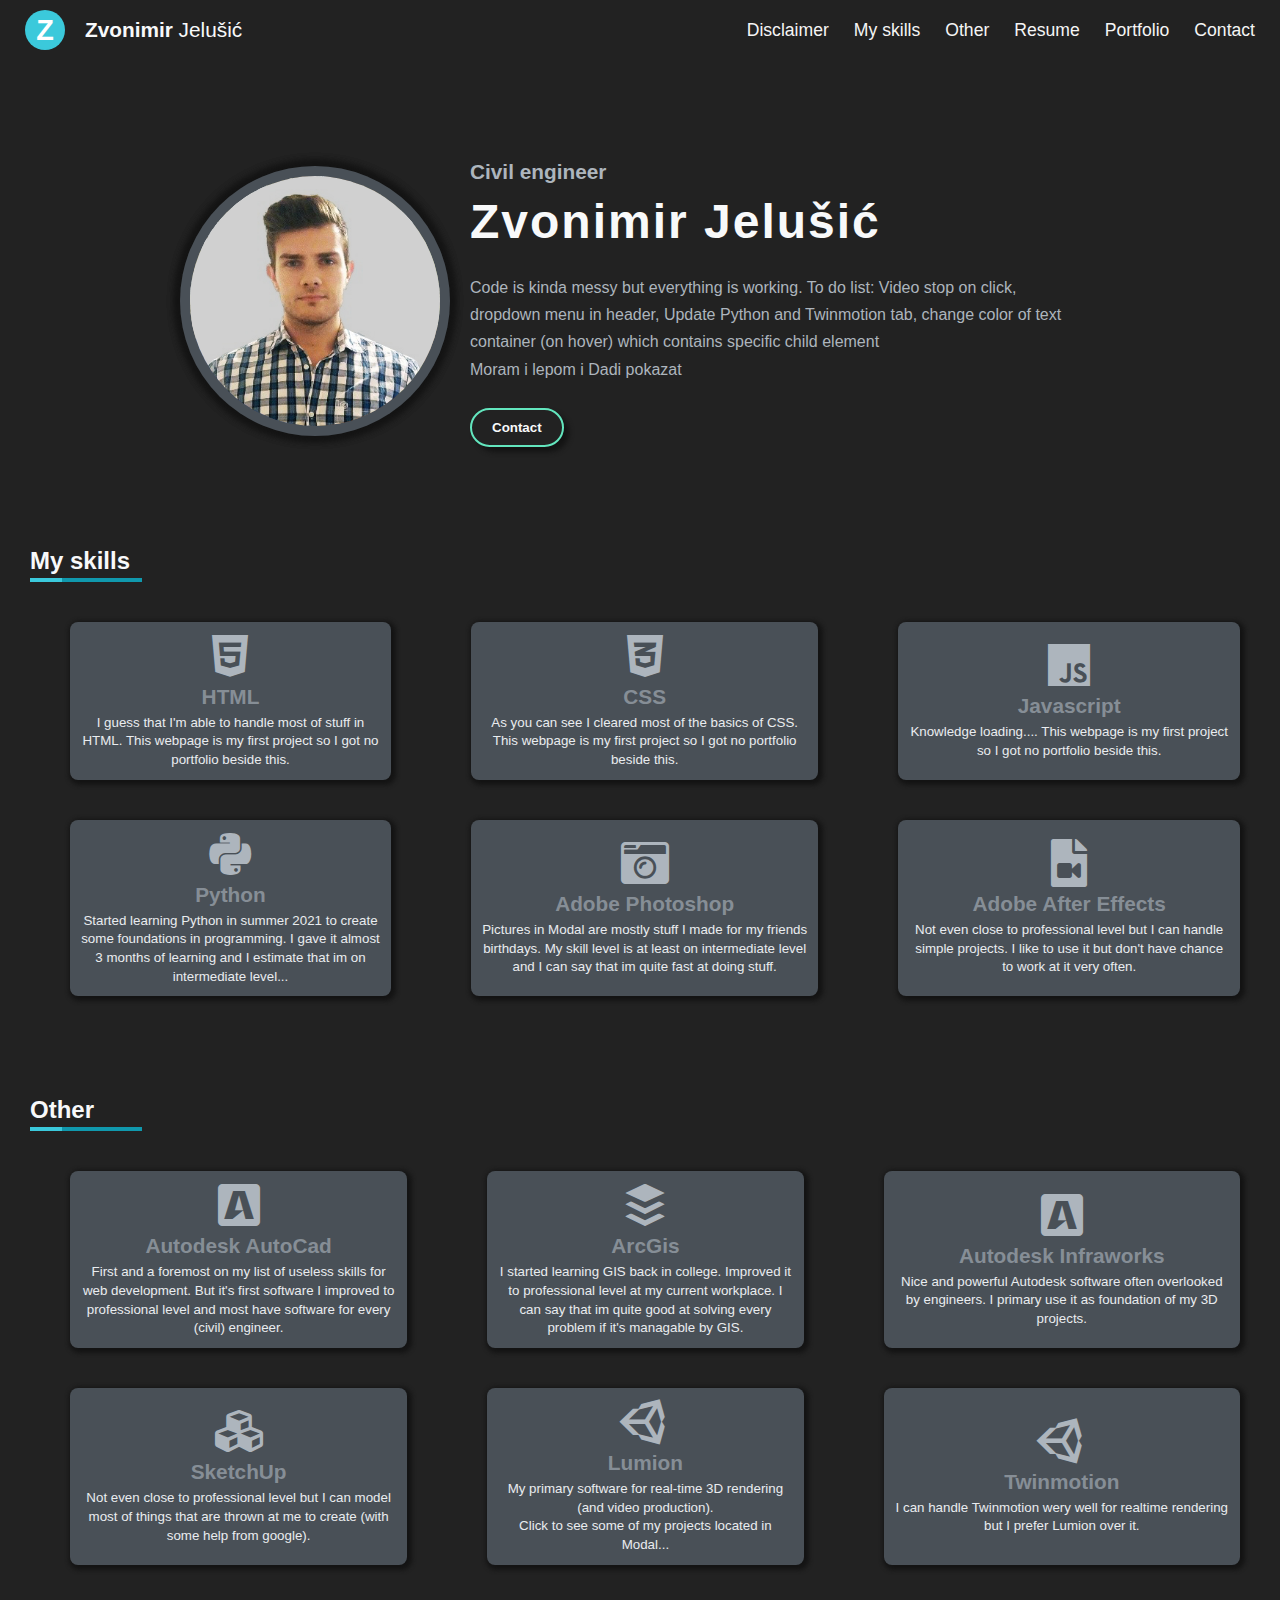
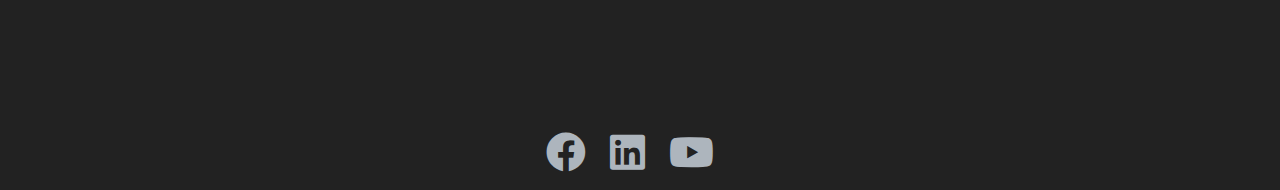
==== index.html @ c8755e75 "first commit" ====
<!DOCTYPE html>
<html lang="en">
  <head>
    <meta charset="UTF-8" />
    <meta http-equiv="X-UA-Compatible" content="IE=edge" />
    <meta name="viewport" content="width=device-width, initial-scale=1.0" />
    <link rel="stylesheet" href="style.css" />
    <link
      rel="stylesheet"
      href="https://cdnjs.cloudflare.com/ajax/libs/font-awesome/5.14.0/css/all.min.css"
    />
    <script
      type="text/javascript"
      src="https://code.jquery.com/jquery-1.7.1.min.js"
    ></script>
  </head>
  <body id="body">
    <header class="header-container">
      <div class="start-icon">
        <button class="home-button1">Z</button>
        <button class="home-button2"><strong>Zvonimir</strong> Jelušić</button>
      </div>

      <button class="header-toggle-button">
        <i class="fas fa-bars" id="header-bar"></i>
      </button>

      <ul class="header-links">
        <div class="header-div-container">
          <!-- <button><i class="far fa-surprise hlink-icon hicon1"></i></button> -->
          <button class="hlink hlink1" href="">Disclaimer</button>
        </div>
        <div class="header-div-container">
          <!-- <button><i class="fas fa-robot hlink-icon hicon2"></i></button> -->
          <button class="hlink hlink2" href="">My skills</button>
        </div>
        <div class="header-div-container">
          <button>
            <!-- <i class="fas fa-laptop-medical hlink-icon hicon3"></i> -->
          </button>
          <button class="hlink hlink3" href="">Other</button>
        </div>
        <div class="header-div-container">
          <!-- <button><i class="far fa-id-badge hlink-icon hicon4"></i></button> -->
          <button class="hlink hlink4" href="">Resume</button>
        </div>
        <div class="header-div-container">
          <!-- <button><i class="fas fa-book-dead hlink-icon hicon5"></i></button> -->
          <button class="hlink hlink5" href="">Portfolio</button>
        </div>
        <div class="header-div-container">
          <!-- <button><i class="far fa-address-book hlink-icon hicon6"></i></button> -->
          <button class="hlink hlink6" href="">Contact</button>
        </div>
      </ul>
    </header>
    <main>
      <div class="main-img-container">
        <div>
          <img src="Image.jpg" alt="image" class="main-img" />
          <div class="img-border"></div>
        </div>
        <div>
          <img src="Image3.jpg" alt="image" class="support-img" />
          <div class="img-border"></div>
        </div>
      </div>

      <div class="main-container">
        <h4 class="main-h4">Civil engineer</h4>
        <h1>Zvonimir Jelušić</h1>
        <p class="main-p">
          Code is kinda messy but everything is working. To do list: Video stop
          on click, dropdown menu in header, Update Python and Twinmotion tab,
          change color of text container (on hover) which contains specific
          child element <br />
          Moram i lepom i Dadi pokazat
        </p>
        <div>
          <!-- <button class="main-buttons main-btn1">Download CV</button> -->
          <button class="main-buttons main-btn1">Contact</button>
        </div>
      </div>
    </main>
    <div class="text-container">
      <header>
        <h3>My skills</h3>
        <div class="underlines">
          <div class="underline und1"></div>
          <div class="underline und2"></div>
        </div>
      </header>
      <div class="skills-text">
        <button class="skills-text-parent skillbtn1">
          <i class="fab fa-html5"></i>
          <h4 class="skills-title">HTML</h4>
          <p class="skills-paragraph">
            I guess that I'm able to handle most of stuff in HTML. This webpage
            is my first project so I got no portfolio beside this.
          </p>
          <span class="probni">
            <i class="fas fa-angle-down"></i>
          </span>
        </button>

        <button class="btn-scroll-top hidden">
          <i class="fas fa-arrow-circle-up btn-scroll-top-icon"></i>
        </button>

        <button class="skills-text-parent skillbtn1">
          <i class="fab fa-css3-alt"></i>
          <h4 class="skills-title">CSS</h4>
          <p class="skills-paragraph">
            As you can see I cleared most of the basics of CSS. This webpage is
            my first project so I got no portfolio beside this.
          </p>
          <!-- <i class="fas fa-link icon-between-text1"></i> -->
          <span class="probni">
            <i class="fas fa-angle-down"></i>
          </span>
        </button>

        <button class="skills-text-parent skillbtn1">
          <i class="fab fa-js"></i>
          <h4 class="skills-title">Javascript</h4>
          <p class="skills-paragraph">
            Knowledge loading.... This webpage is my first project so I got no
            portfolio beside this.
          </p>
          <!-- <i class="fas fa-link icon-between-text1"></i> -->
          <span class="probni">
            <i class="fas fa-angle-down"></i>
          </span>
        </button>

        <button class="skills-text-parent skillbtn4">
          <i class="fab fa-python"></i>
          <h4 class="skills-title">Python</h4>
          <p class="skills-paragraph">
            Started learning Python in summer 2021 to create some foundations in
            programming. I gave it almost 3 months of learning and I estimate
            that im on intermediate level...
          </p>
          <span class="probni">
            <i class="fas fa-angle-down"></i>
          </span>
        </button>

        <button class="skills-text-parent skillbtn5">
          <i class="fas fa-camera-retro"></i>
          <h4 class="skills-title">Adobe Photoshop</h4>
          <p class="skills-paragraph">
            Pictures in Modal are mostly stuff I made for my friends birthdays.
            My skill level is at least on intermediate level and I can say that
            im quite fast at doing stuff.
          </p>
          <span class="probni">
            <i class="fas fa-angle-down"></i>
          </span>
        </button>

        <button class="skills-text-parent skillbtn6">
          <i class="fas fa-file-video"></i>
          <h4 class="skills-title">Adobe After Effects</h4>
          <p class="skills-paragraph">
            Not even close to professional level but I can handle simple
            projects. I like to use it but don't have chance to work at it very
            often.
          </p>
          <span class="probni">
            <i class="fas fa-angle-down"></i>
          </span>
        </button>
      </div>
    </div>
    <div class="text-container">
      <header>
        <h3>Other</h3>
        <div class="underlines">
          <div class="underline und1"></div>
          <div class="underline und2"></div>
        </div>
      </header>
      <div class="skills-text">
        <button class="skills-text-parent skillbtn7">
          <i class="fab fa-buysellads"></i>
          <h4 class="skills-title">Autodesk AutoCad</h4>
          <p class="skills-paragraph">
            First and a foremost on my list of useless skills for web
            development. But it's first software I improved to professional
            level and most have software for every (civil) engineer.
          </p>
        </button>

        <button class="skills-text-parent skillbtn8">
          <i class="fab fa-buffer"></i>
          <h4 class="skills-title">ArcGis</h4>
          <p class="skills-paragraph">
            I started learning GIS back in college. Improved it to professional
            level at my current workplace. I can say that im quite good at
            solving every problem if it's managable by GIS.
          </p>
        </button>

        <button class="skills-text-parent skillbtn9">
          <i class="fab fa-buysellads"></i>
          <h4 class="skills-title">Autodesk Infraworks</h4>
          <p class="skills-paragraph">
            Nice and powerful Autodesk software often overlooked by engineers. I
            primary use it as foundation of my 3D projects.
          </p>
        </button>

        <button class="skills-text-parent skillbtn10">
          <i class="fas fa-cubes"></i>
          <h4 class="skills-title">SketchUp</h4>
          <p class="skills-paragraph">
            Not even close to professional level but I can model most of things
            that are thrown at me to create (with some help from google).
          </p>
        </button>

        <button class="skills-text-parent skillbtn11">
          <i class="fab fa-unity"></i>
          <h4 class="skills-title">Lumion</h4>
          <p class="skills-paragraph">
            My primary software for real-time 3D rendering (and video
            production). <br />
            Click to see some of my projects located in Modal...
          </p>
          <span class="probni">
            <i class="fas fa-angle-down"></i>
          </span>
        </button>

        <button class="skills-text-parent skillbtn12">
          <i class="fab fa-unity"></i>
          <h4 class="skills-title">Twinmotion</h4>
          <p class="skills-paragraph">
            I can handle Twinmotion wery well for realtime rendering but I
            prefer Lumion over it.
          </p>
          <span class="probni">
            <i class="fas fa-angle-down"></i>
          </span>
        </button>
      </div>
    </div>

    <footer>
      <ul>
        <button class="media">
          <a
            href="https://www.facebook.com/zvonimirjelusic103/"
            target="_blank"
            rel="noreferrer noopener"
            ><i class="fab fa-facebook footer-icon"></i
          ></a>
        </button>
        <button class="media">
          <a
            href="https://hr.linkedin.com/in/zvonimir-jelu%C5%A1i%C4%87-13a90214a"
            target="_blank"
            rel="noreferrer noopener"
            ><i class="fab fa-linkedin footer-icon"></i
          ></a>
        </button>
        <button class="media">
          <a
            href="https://www.youtube.com/channel/UCTMNIY0vGRtawgCCfTQWGOw"
            target="_blank"
            rel="noreferrer noopener"
            ><i class="fab fa-youtube footer-icon"></i>
          </a>
        </button>
      </ul>
    </footer>
    <ul class="main-modal-container">
      <section class="modal-container hidden Photoshop-modal">
        <div class="modal">
          <h1>Adobe Photoshop</h1>
          <p>
            Lorem ipsum dolor sit amet consectetur adipisicing elit. Consectetur
            sunt dicta deleniti modi. Officiis, sapiente vero tempore maxime
            ipsa aspernatur.
          </p>
          <div class="slider-container">
            <div class="slide">
              <img
                src="/photoshop/momacka.jpg"
                class="slide-img slide1"
                alt=""
              />
              <img
                src="/photoshop/matija.png"
                class="slide-img slide2"
                alt=""
              />
              <img src="/photoshop/seki1.png" class="slide-img slide3" alt="" />
              <img src="/photoshop/seki2.png" class="slide-img slide4" alt="" />
              <img src="/photoshop/igor1.png" class="slide-img slide5" alt="" />
            </div>
          </div>
          <button class="close"><i class="fas fa-times"></i></button>
          <div>
            <button class="btn-slider previous-btn">
              <i class="fas fa-angle-left"></i>
            </button>
            <button class="btn-slider next-btn">
              <i class="fas fa-angle-right"></i>
            </button>
          </div>
        </div>
      </section>

      <section class="modal-container hidden Python-modal Python-modal2">
        <div class="modal">
          <h1>Python</h1>
          <h3>
            Started learning Python in summer 2021 because I wanted to create
            some foundations in programming. <br />
            I gave it almost 3 months of learning and I estimate that im on
            intermediate level of knowledge. Right now, I'm able to create
            simple scripts and basic GUI. <br />
            I don't have much projects to show but that is primary because of
            sheer lack of time.
          </h3>
          <h1><a href="https://github.com/ZYX103"> Link to my github</a></h1>
          <button class="close"><i class="fas fa-times"></i></button>
        </div>
      </section>

      <section class="modal-container hidden HTML-CSS-JS-modal">
        <div class="modal">
          <h1>HTML & CSS & PYTHON</h1>
          <h2>IN progress...</h2>
          <p>
            Lorem ipsum dolor sit amet consectetur adipisicing elit. Consectetur
            sunt dicta deleniti modi. Officiis, sapiente vero tempore maxime
            ipsa aspernatur.
          </p>
          <button class="close"><i class="fas fa-times"></i></button>
        </div>
      </section>

      <section class="modal-container hidden AfterEffects-modal">
        <div class="modal">
          <h1>After Effects</h1>
          <p>
            Lorem ipsum dolor sit amet consectetur adipisicing elit. Consectetur
            sunt dicta deleniti modi. Officiis, sapiente vero tempore maxime
            ipsa aspernatur.
          </p>
          <iframe
            width="864"
            height="486"
            src="https://www.youtube.com/embed/Ss3T0iGJwT8"
            title="YouTube video player"
            frameborder="0"
            allow="accelerometer; autoplay; clipboard-write; encrypted-media; gyroscope; picture-in-picture"
            allowfullscreen
          ></iframe>
          <button class="close"><i class="fas fa-times"></i></button>
        </div>
      </section>

      <section class="modal-container hidden Contact-modal">
        <div class="modal">
          <h1>Contact:</h1>
          <h2>Mail: Zvonimirjelusic@gmail.com</h2>
          <p>
            Social networks:
            <a
              href="https://www.facebook.com/zvonimirjelusic103/"
              target="_blank"
              rel="noreferrer noopener"
              ><i class="fab fa-facebook footer-icon"></i
            ></a>
            <a
              href="https://hr.linkedin.com/in/zvonimir-jelu%C5%A1i%C4%87-13a90214a"
              target="_blank"
              rel="noreferrer noopener"
              ><i class="fab fa-linkedin footer-icon"></i
            ></a>
          </p>
          <button class="close"><i class="fas fa-times"></i></button>
        </div>
      </section>

      <section class="modal-container hidden Lumion-modal">
        <div class="modal">
          <h1>Lumion projects</h1>
          <p>
            Here are some of my Lumion projects. To create 3D terrain I used
            Autodesk Civil3D. Digital ortofoto is cut and created in ArcGis. For
            3D models I mostly used Infraworks and SketchUp. Infraworks is used
            as main software in which all of 3D models, surface and digital
            ortofoto is merged. Finally, render and video production is made in
            Lumion.
          </p>
          <div class="slider-container">
            <div class="video-slide">
              <iframe
                width="864"
                height="486"
                src="https://www.youtube.com/embed/aQn5ElpCyPE"
                title="YouTube video player"
                frameborder="0"
                allow="accelerometer; autoplay; clipboard-write; encrypted-media; gyroscope; picture-in-picture"
                allowfullscreen
                class="video-slide-element"
              ></iframe>
              <iframe
                width="864"
                height="486"
                src="https://www.youtube.com/embed/JNTuG2KDhDQ"
                title="YouTube video player"
                frameborder="0"
                allow="accelerometer; autoplay; clipboard-write; encrypted-media; gyroscope; picture-in-picture"
                allowfullscreen
                class="video-slide-element"
              ></iframe>
              <iframe
                width="864"
                height="486"
                src="https://www.youtube.com/embed/4Jl1MANtQQY"
                title="YouTube video player"
                frameborder="0"
                allow="accelerometer; autoplay; clipboard-write; encrypted-media; gyroscope; picture-in-picture"
                allowfullscreen
                class="video-slide-element"
              ></iframe>
              <iframe
                width="864"
                height="486"
                src="https://www.youtube.com/embed/rDPL2XvHjVg"
                title="YouTube video player"
                frameborder="0"
                allow="accelerometer; autoplay; clipboard-write; encrypted-media; gyroscope; picture-in-picture"
                allowfullscreen
                class="video-slide-element"
              ></iframe>
            </div>
          </div>
          <div>
            <button class="btn-slider previous-btn">
              <i class="fas fa-angle-left"></i>
            </button>
            <button class="btn-slider next-btn">
              <i class="fas fa-angle-right"></i>
            </button>
          </div>
          <button class="close"><i class="fas fa-times"></i></button>
        </div>
      </section>

      <section class="modal-container hidden Twinmotion-modal">
        <div class="modal">
          <h1>Twinmotion</h1>
          <p>
            Lorem ipsum dolor sit amet consectetur adipisicing elit. Consectetur
            sunt dicta deleniti modi. Officiis, sapiente vero tempore maxime
            ipsa aspernatur.
          </p>
          <button class="close"><i class="fas fa-times"></i></button>
        </div>
      </section>

      <section class="modal-container hidden Disclaimer-modal">
        <div class="modal">
          <h1>Disclaimer</h1>
          <p>Tu moram texta natrpat</p>
          <button class="close"><i class="fas fa-times"></i></button>
        </div>
      </section>

      <!-- <section class="modal-container hidden Autocad-modal">
        <div class="modal">
          <h1>Autocad</h1>
          <p>
            First and a foremost on my list of useless skills for web
            development. But it's first software I improved to professional
            level and most have software for every (civil) engineer.
          </p>
          <button class="close"><i class="fas fa-times"></i></button>
        </div>
      </section> -->
    </ul>
  </body>
  <script src="app.js"></script>
</html>
---- style.css ----
:root {
  /* PRIMARY COLORS */
  --primary-color-1: #222222;
  --primary-color-2: #212529;
  --primary-color-3: #343a40;
  --primary-color-4: #495057;
  --primary-color-5: #868e96;
  --primary-color-6: #adb5bd;
  --primary-color-7: #e9ecef;
  --primary-color-8: #f8f9fa;

  /* OTHER COLORS */
  --other-colors-1: #63e6be;
  --other-colors-2: #3bc9db;
  --other-colors-3: #141414;
  --other-colors-4: #1098ad;
}

* {
  margin: 0;
  padding: 0;
  box-sizing: border-box;
}

body {
  background: linear-gradient(
    180deg,
    var(--primary-color-1) 0%,
    var(--primary-color-1) 49%,
    var(--primary-color-1) 100%
  );
  font-family: sans-serif;
}

main {
  display: flex;
  align-items: center;
  width: 900px;
  margin-left: auto;
  margin-right: auto;
  margin-top: 100px;
}

@media (max-width: 1100px) {
  main {
    width: 80vw;
  }
}

/* HEADER LINKS */
.header-container {
  display: flex;
  justify-content: space-between;
  align-items: center;
  background-color: var(--primary-color-1);
  align-items: center;
  padding-top: 10px;
  padding-bottom: 10px;
}

.header-links {
  display: flex;
}

.header-toggle-button {
  position: absolute;
  top: 0.75rem;
  right: 1rem;
  display: none;
  flex-direction: column;
  justify-content: space-between;
  background: transparent;
  border: none;
}

#header-bar {
  color: #1098ad;
  font-size: 2.5rem;
}

@media (max-width: 850px) {
  .header-toggle-button {
    display: flex;
  }

  .header-links {
    display: none;
    width: 100%;
    /* margin-left: auto; */
  }

  .header-container {
    flex-direction: column;
    align-items: flex-start;
  }

  .header-links {
    flex-direction: column;
    width: 100%;
    margin-top: 10px;
  }

  .header-div-container {
    padding: 5px 5px;
  }

  .header-links.active {
    display: flex;
  }

  .header-div-container {
    background-color: var(--primary-color-3);
  }
}

.start-icon {
  display: flex;
  justify-content: center;
}

.header-div-container {
  display: grid;
  place-content: center;
  /* margin-right: 50px; */
}

.hlink:hover {
  color: var(--other-colors-2);
}

.header-div-container button {
  background-color: transparent;
  border: none;
  display: flex;
  place-content: center;
}

.header-div-container .far,
.header-div-container .fas {
  font-size: 2rem;
  background-color: transparent;
  border: none;
}

.hlink {
  text-decoration: none;
  color: whitesmoke;
  background: transparent;
  border: none;
  font-size: 1.1rem;
  margin-right: 25px;
  /* display: flex; */
  /* text-align: center; */
}

/* HEADER FIRST-LAST NAME AT LEFT */
.home-button1 {
  border-radius: 100%;
  width: 40px;
  height: 40px;
  margin-left: 25px;
  font-weight: bold;
  background-color: var(--other-colors-2);
  color: white;
  border: none;
  font-size: 1.8rem;
}
.home-button2 {
  padding: 0px 15px;
  background-color: transparent;
  border: none;
  font-size: 1.3rem;
  color: var(--primary-color-8);
  margin-left: 5px;
}

.main-container {
  margin-left: 30px;
}

.main-buttons {
  background-color: var(--primary-color-1);
  border: solid var(--primary-color-8) 2px;
  padding: 10px 20px;
  border-radius: 20px;
  color: var(--primary-color-8);
  margin-top: 25px;
  font-weight: bold;
  box-shadow: 5px 5px 5px 0px var(--other-colors-3);
}

.main-btn1 {
  border: solid var(--other-colors-1) 2px;
}

.main-btn1:hover {
  border: solid var(--primary-color-8) 2px;
}

.main-img-container {
  position: relative;
}

.main-img {
  object-fit: cover;
  position: relative;
  border-radius: 50%;
  height: 250px;
  width: 250px;
  opacity: 1;
  z-index: 0;
}

.main-img:hover {
  opacity: 0;
  transition: 0.3s;
}

.support-img {
  object-fit: cover;
  border-radius: 50%;
  height: 250px;
  width: 250px;
  opacity: 1;
  position: absolute;
  top: 0;
  left: 0px;
  z-index: -1;
}

.img-border {
  background: var(--primary-color-4);
  width: 270px;
  height: 270px;
  border-radius: 50%;
  position: absolute;
  top: -10px;
  left: -10px;
  z-index: -10;
  box-shadow: var(--other-colors-3) 0px 0 7px 5px;
}
h1 {
  font-size: 3rem;
  color: var(--primary-color-8);
  letter-spacing: 2px;
  margin-top: 10px;
}

h2 {
  font-size: 2rem;
  color: var(--primary-color-5);
}

h4 {
  font-size: 1.3rem;
  color: var(--primary-color-5);
}

p {
  color: var(--primary-color-7);
}

.main-h4 {
  color: var(--primary-color-6);
}

.main-p {
  color: var(--primary-color-6);
  line-height: 1.7;
  margin-top: 25px;
}

/* textual part */
.text-container {
  margin-left: 30px;
}
header h3 {
  margin-top: 100px;
  color: var(--primary-color-8);
  font-size: 1.5rem;
}

.underlines {
  display: grid;
  margin-top: 3px;
}

.underline {
  width: 7rem;
  height: 0.25rem;
  background: var(--other-colors-4);
  /* margin-right: auto; */
}

.und1 {
  background: var(--other-colors-2);
  width: 2rem;
  grid-column: 1;
  grid-row: 1;
  z-index: 1;
}

.und1,
.und2 {
  grid-column: 1;
  grid-row: 1;
}

.skills-text {
  display: grid;
  grid-template-columns: auto auto auto;
  /* grid-template-rows: auto auto auto; */
  justify-content: flex-start;
  place-content: center;
  /* margin-left: 200px;
  margin-right: 200px; */
}

.skills-text-parent {
  margin-top: 40px;
  padding: 10px 10px;
  box-shadow: none;
  border: none;
  /* border: solid 2px var(--other-colors-1); */
  background: var(--primary-color-4);
  border-radius: 8px;
  margin-right: 40px;
  margin-left: 40px;
  max-width: 400px;
  position: relative;
  box-shadow: var(--other-colors-3) 2px 2px 4px 3px;
}

.skills-text-parent:hover {
  border: solid var(--primary-color-8) 2px;
  transform: scale(1.05);
}

.skills-text-parent:hover .fab,
.skills-text-parent:hover .fas {
  color: var(--primary-color-1);
}

.fab,
.fas,
.far {
  font-size: 3rem;
  color: var(--primary-color-6);
}

.skills-text-parent:hover .fa-link {
  color: var(--other-colors-2);
}

.icon-between-text1 {
  position: absolute;
  bottom: 60px;
  left: -65px;
}

.skills-title {
  margin-top: 5px;
}

.skills-paragraph {
  line-height: 1.4;
  margin-top: 5px;
}

.about {
  display: grid;
  place-content: center;
}

.about-icon {
  font-size: 1.5rem;
  color: var(--other-colors-2);
  margin-top: 10px;
}

footer {
  margin-top: 150px;
  height: 75px;
  display: grid;
  align-items: center;
  justify-items: center;
  background-color: var(--primary-color-1);
}

.media {
  color: var(--other-colors-2);
  background: transparent;
  border: none;
  margin-right: 20px;
}

.footer-icon {
  font-size: 40px;
}

.footer-icon:hover {
  color: var(--other-colors-2);
}

.btn-scroll-top {
  position: fixed;
  top: 30px;
  right: 30px;
  z-index: 100;
  text-decoration: none;
  color: var(--primary-color-8);
  text-align: center;
  background: transparent;
  border: none;
  cursor: pointer;
}

.btn-scroll-top-icon:hover,
.btn-scroll-top-icon:active {
  color: var(--other-colors-2);
}

/* MODAL */

.main-modal-container {
  display: grid;
  place-content: center;
}

.modal-container {
  position: fixed;
  top: 0vh;
  left: 0vw;
  margin: 10vh 10vw;
  height: 730px;
  width: 80vw;
  min-width: 700px;
  background-color: var(--primary-color-3);
  border-radius: 10px;
  -webkit-animation-name: animateright;
  -webkit-animation-duration: 0.4s;
  animation-name: animateright;
  animation-duration: 0.4s;
  display: flex;
  justify-content: center;
}

/* @media screen and (max-width: 1000px) {
  .modal-container {
    width: 50vw;
  }
} */

.hidden {
  display: none;
}

.modal {
  display: grid;
  place-items: center;
}

.modal h3 {
  line-height: 1.7;
  color: var(--primary-color-6);
  margin: 0px 50px;
  font-weight: 400;
}

/* select all child elements of modal */
.modal > * {
  max-width: 80%;
}

/* select all children */
.Contact-modal .modal > * {
  margin-bottom: 20px;
  margin: auto, 20px;
}
.close {
  margin-top: 10px;
  border: none;
  padding: 10px 10px;
  border-radius: 5px;
  background-color: var(--primary-color-2);
  color: var(--other-colors-2);
  position: absolute;
  top: 20px;
  right: 20px;
}

.close:hover {
  background-color: var(--other-colors-4);
  color: var(--primary-color-8);
}

@keyframes animateright {
  from {
    left: 700px;
    opacity: 0;
  }
  to {
    left: 0vw;
    opacity: 1;
  }
}

.probni {
  display: none;
}

.skillbtn1:hover,
.skillbtn2:hover,
.skillbtn3:hover,
.skillbtn4:hover,
.skillbtn5:hover,
.skillbtn6:hover,
.skillbtn7:hover,
.skillbtn8:hover,
.skillbtn9:hover,
.skillbtn10:hover,
.skillbtn11:hover,
.skillbtn12:hover,
.skillbtn13:hover {
  font-size: 0px;
}

.skillbtn1:hover .probni,
.skillbtn2:hover .probni,
.skillbtn3:hover .probni,
.skillbtn4:hover .probni,
.skillbtn5:hover .probni,
.skillbtn6:hover .probni,
.skillbtn7:hover .probni,
.skillbtn8:hover .probni,
.skillbtn9:hover .probni,
.skillbtn10:hover .probni,
.skillbtn11:hover .probni,
.skillbtn12:hover .probni,
.skillbtn13:hover .probni {
  display: inline-block;
}

.slider-container {
  width: 800px;
  height: 492px;
  position: relative;
  overflow: hidden;
}

.slide {
  position: absolute;
  width: 100%;
  height: 100%;
  display: grid;
  place-items: center;
  /* transition: all 0.5s ease-in-out; */
}

.video-slide {
  position: absolute;
  width: 100%;
  height: 100%;
  display: grid;
  place-items: center;
  /* transition: all 0.5s ease-in-out; */
}

.video-slide iframe {
  width: 100%;
  /* object-fit: cover; */
  position: absolute;
  /* transition: all 0.5s ease-in-out; */
}

/* .video-slide iframe:nth-child(2) {
  left: 100%;
} */

.slide-img {
  width: 100%;
  object-fit: cover;
  position: absolute;
}

.btn-slider {
  background-color: transparent;
  border: none;
  margin-top: 10px;
  margin-left: 20px;
  margin-right: 20px;
}

.btn-slider:hover .fas {
  color: var(--other-colors-4);
}
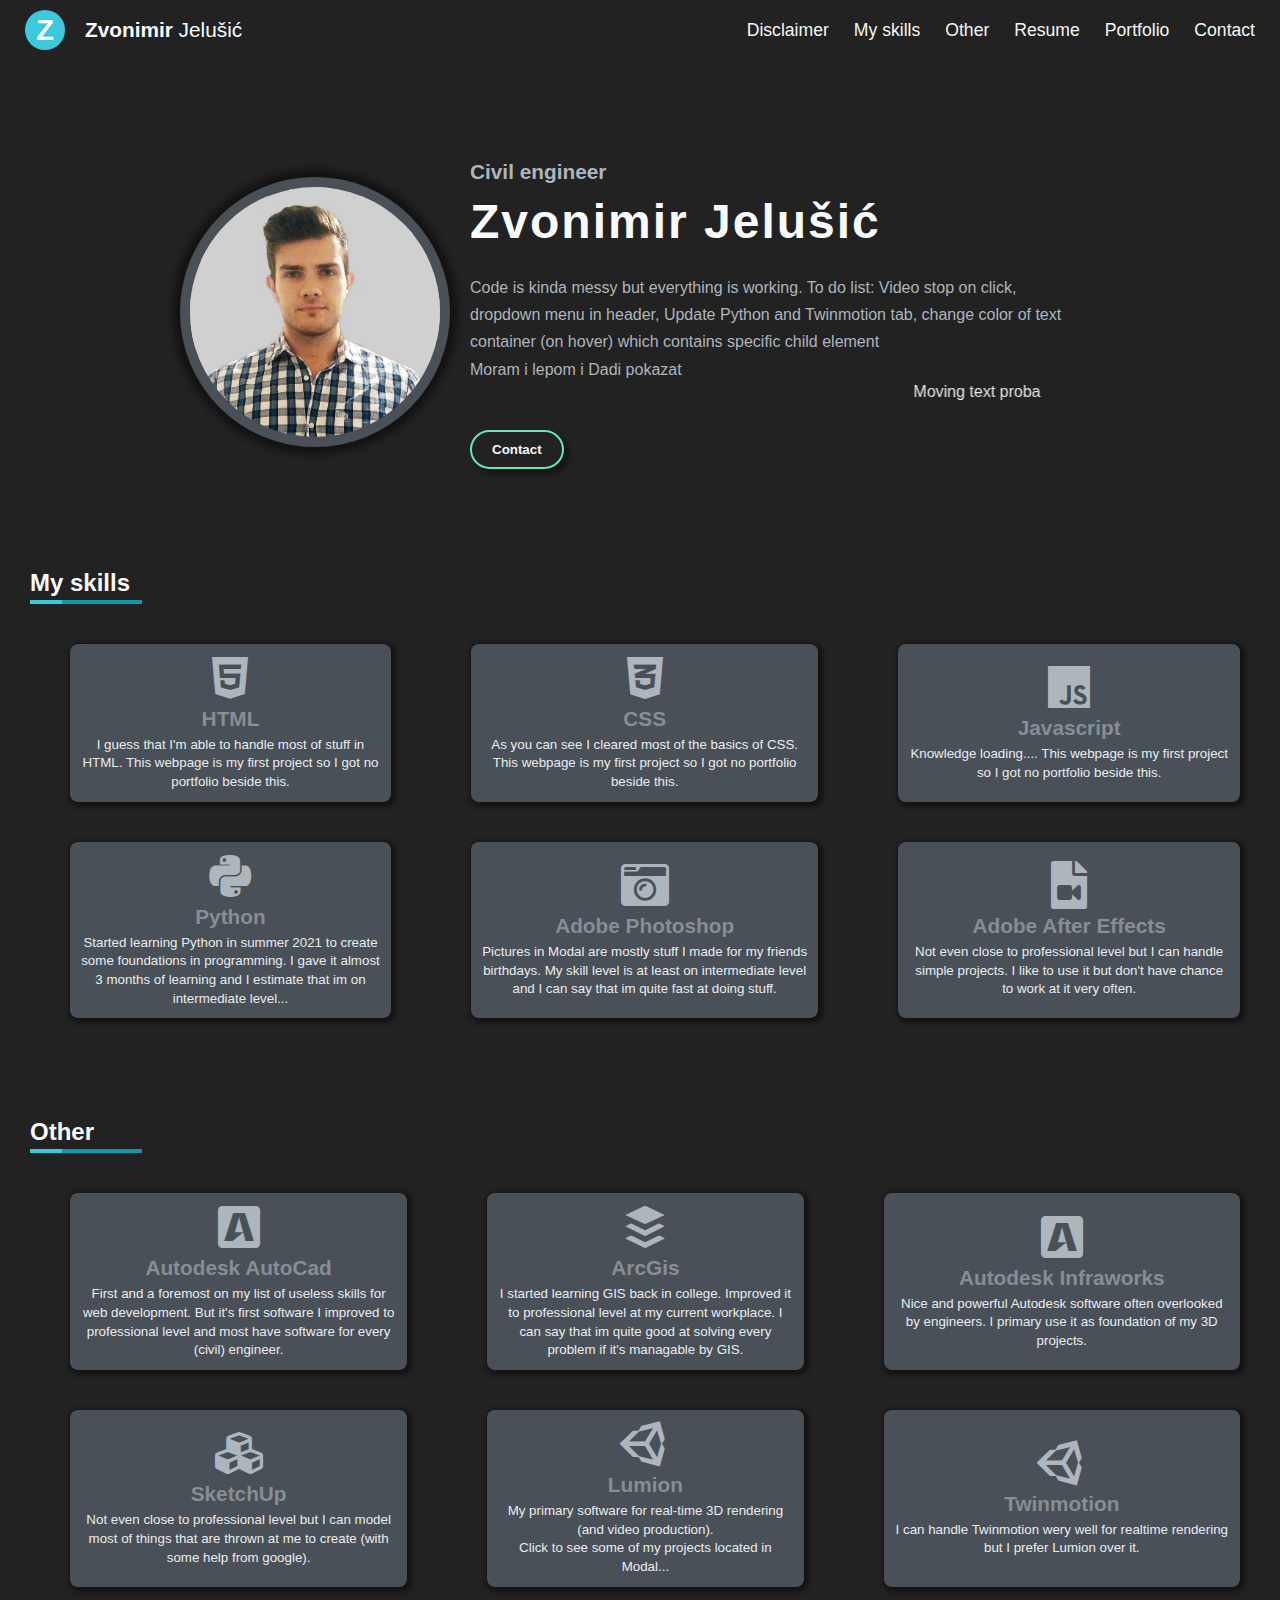
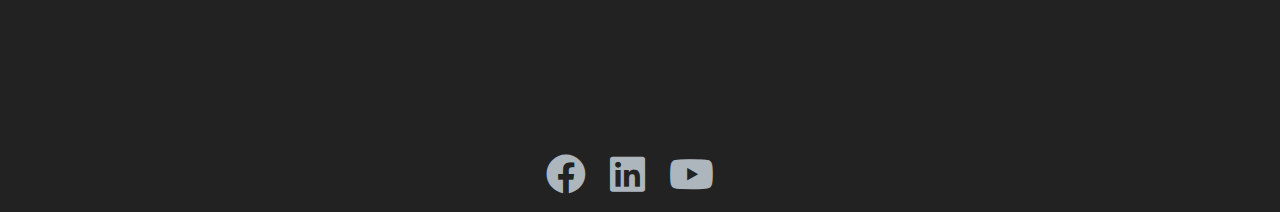
==== commit 0b896752: "moving text" ====
--- a/index.html
+++ b/index.html
@@ -76,6 +76,9 @@
           child element <br />
           Moram i lepom i Dadi pokazat
         </p>
+        <marquee direction="left" behavior="alternate"
+          ><p>Moving text proba</p></marquee
+        >
         <div>
           <!-- <button class="main-buttons main-btn1">Download CV</button> -->
           <button class="main-buttons main-btn1">Contact</button>
